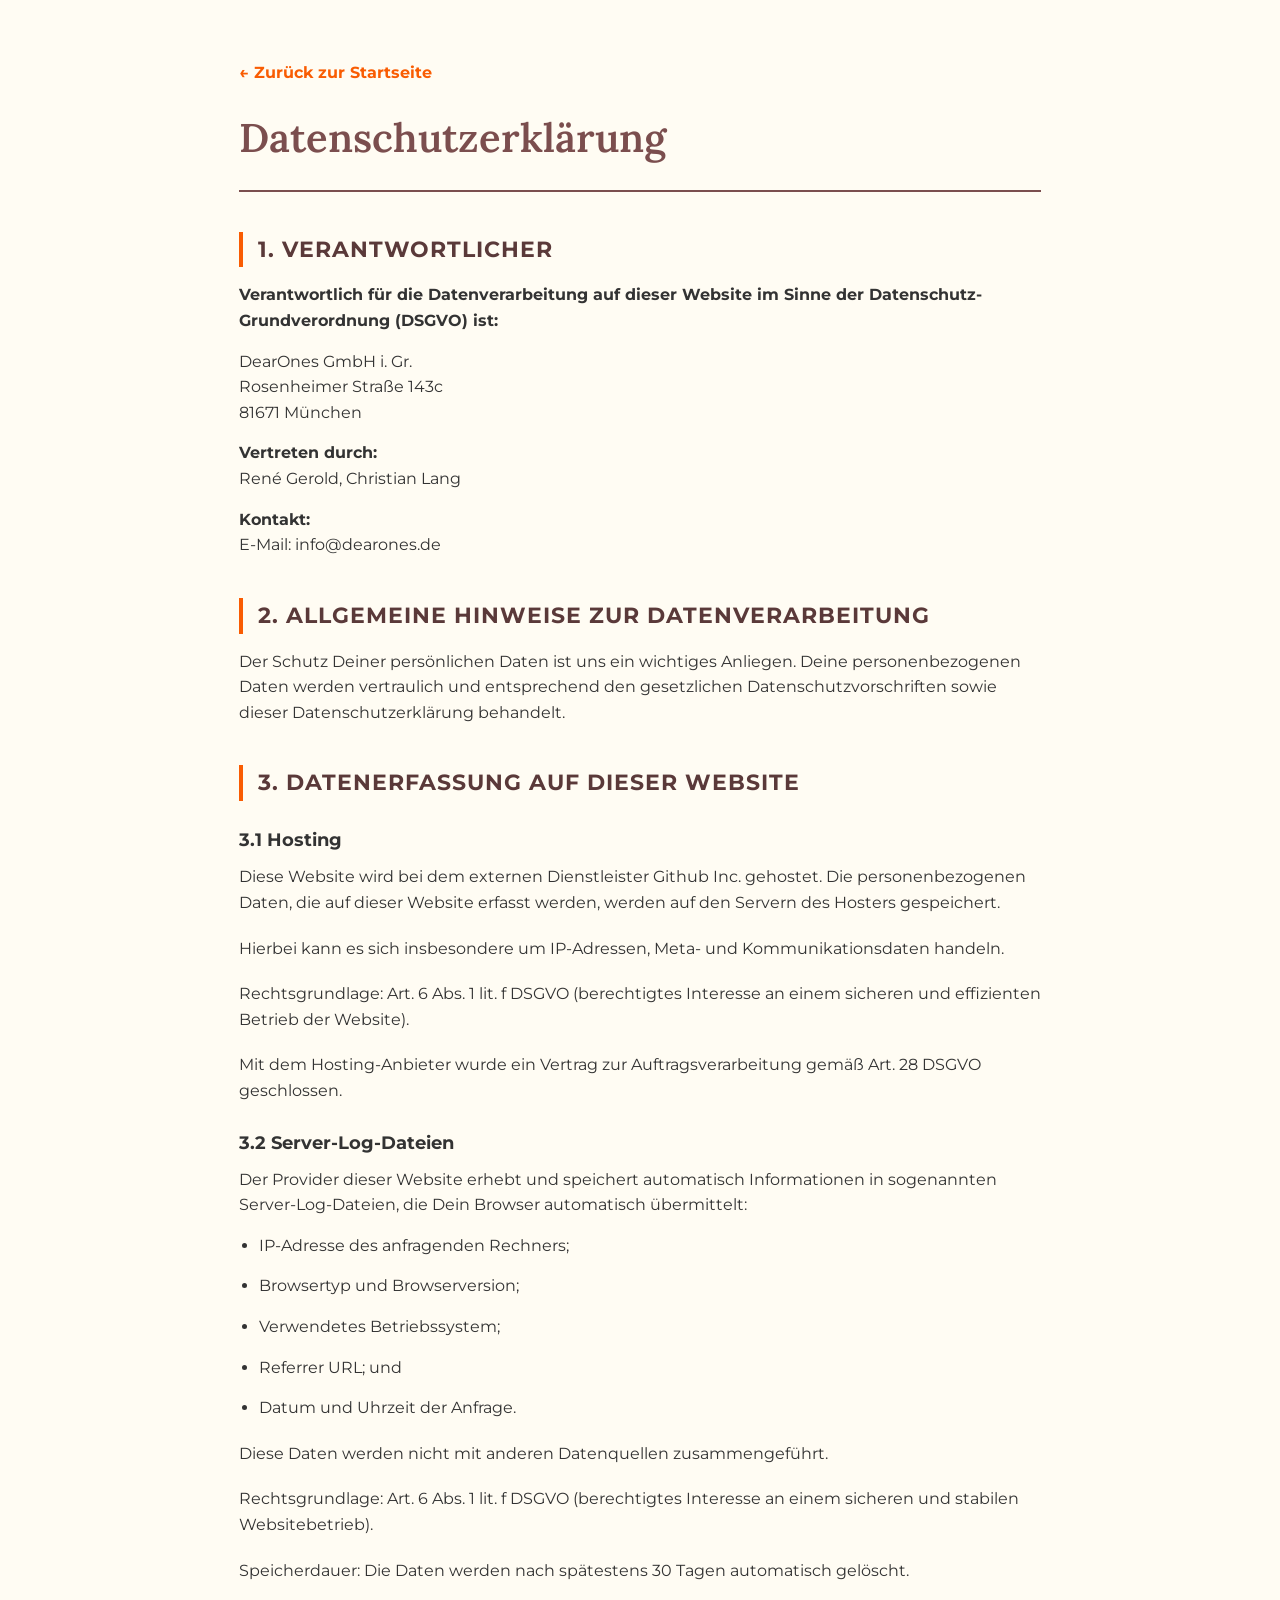
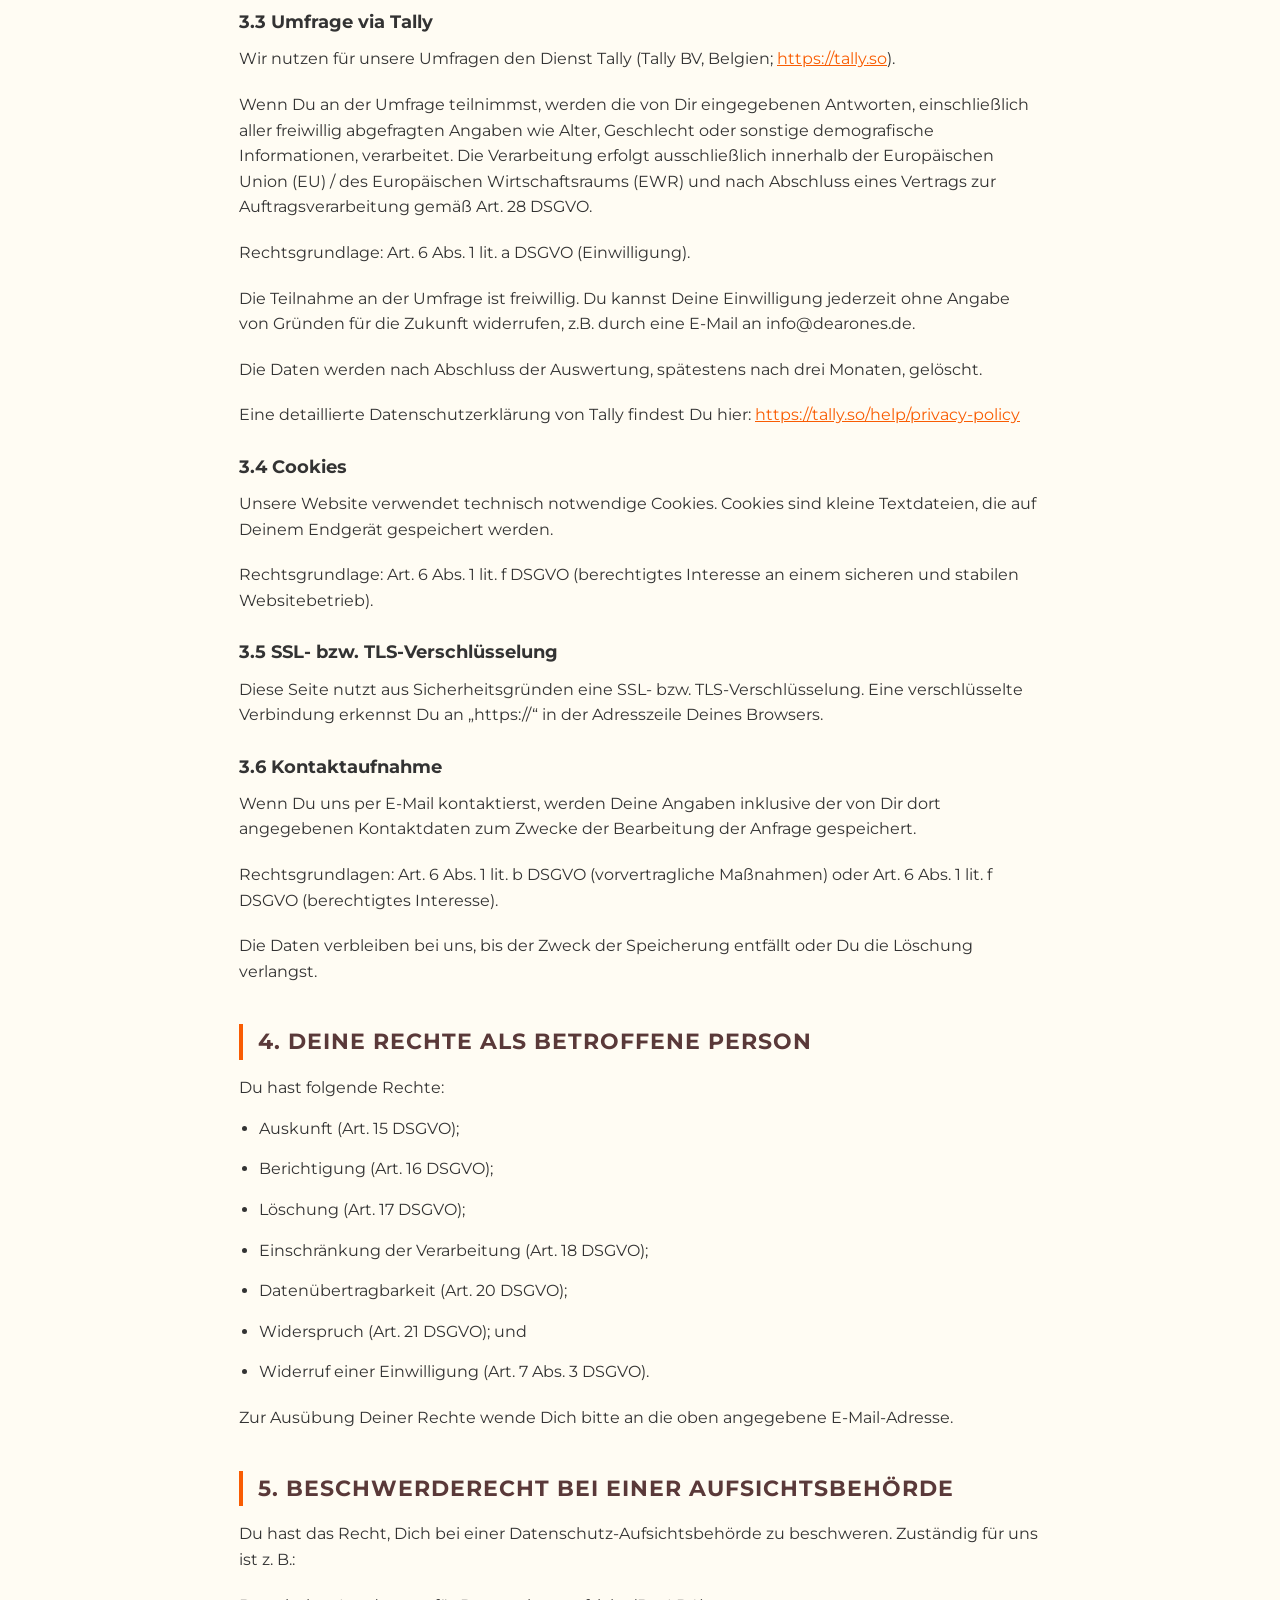
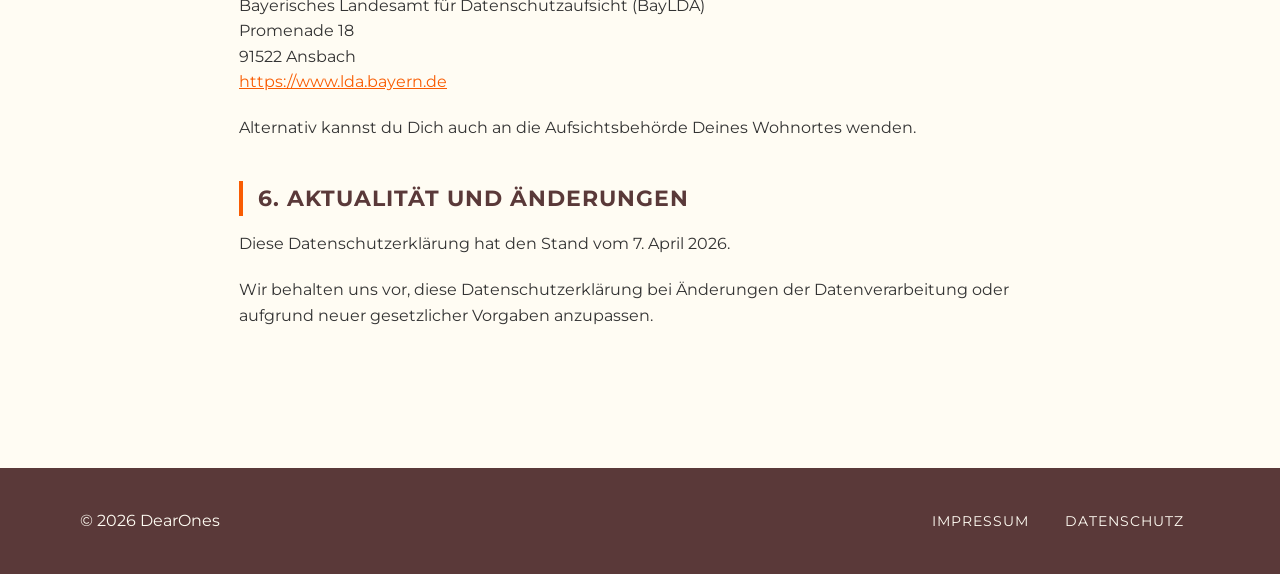
==== pages/datenschutz.html @ bfb7279c "Add files via upload" ====
<!DOCTYPE html>
<html lang="de">

<head>
    <meta charset="UTF-8">
    <meta name="viewport" content="width=device-width, initial-scale=1.0">
    <title>Datenschutzerklaerung - DearOnes</title>
    <link rel="stylesheet" href="/css/styles_base.css">
    <link rel="stylesheet" href="/css/styles_unterseiten.css">
</head>

<body>

    <main class="content-page">
        <a href="/" class="back-link">← Zurück zur Startseite</a>

        <header>
            <h1>Datenschutzerklärung</h1>
        </header>

        <section>
            <h3>1. Verantwortlicher</h3>
            <p><strong>Verantwortlich für die Datenverarbeitung auf dieser Website im Sinne der
                    Datenschutz-Grundverordnung (DSGVO) ist:</strong></p>
            <p>
                DearOnes GmbH i. Gr.<br>
                Rosenheimer Straße 143c<br>
                81671 München
            </p>
            <p>
                <strong>Vertreten durch:</strong><br>
                René Gerold, Christian Lang
            </p>
            <p>
                <strong>Kontakt:</strong><br>
                E-Mail: <span class="reverse">ed.senoraed&#64;ofni</span>
            </p>

            <h3>2. Allgemeine Hinweise zur Datenverarbeitung</h3>
            <p>Der Schutz Deiner persönlichen Daten ist uns ein wichtiges Anliegen. Deine personenbezogenen Daten werden
                vertraulich und entsprechend den gesetzlichen Datenschutzvorschriften sowie dieser Datenschutzerklärung
                behandelt.</p>

            <h3>3. Datenerfassung auf dieser Website</h3>

            <h4>3.1 Hosting</h4>
            <p>Diese Website wird bei dem externen Dienstleister Github Inc. gehostet. Die personenbezogenen
                Daten, die auf dieser Website erfasst werden, werden auf den Servern des Hosters gespeichert.
            </p>
            <p class="extrabreit">
            <p>
                Hierbei kann es sich insbesondere um IP-Adressen, Meta- und Kommunikationsdaten handeln.
            </p>
            <p class="extrabreit">
            <p>
                Rechtsgrundlage: Art. 6 Abs. 1 lit. f DSGVO (berechtigtes Interesse an einem sicheren und effizienten
                Betrieb der Website).
            </p>
            <p class="extrabreit">
            <p>
                Mit dem Hosting-Anbieter wurde ein Vertrag zur Auftragsverarbeitung gemäß Art. 28 DSGVO geschlossen.
            </p>
            <h4>3.2 Server-Log-Dateien</h4>
            <p>Der Provider dieser Website erhebt und speichert automatisch Informationen in sogenannten
                Server-Log-Dateien, die Dein Browser automatisch übermittelt:</p>
            <ul>
                <li>IP-Adresse des anfragenden Rechners;</li>
                <li>Browsertyp und Browserversion;</li>
                <li>Verwendetes Betriebssystem;</li>
                <li>Referrer URL; und</li>
                <li>Datum und Uhrzeit der Anfrage.</li>
            </ul>
            <p class="extrabreit">
                Diese Daten werden nicht mit anderen Datenquellen zusammengeführt.
            </p>
            <p class="extrabreit">
                Rechtsgrundlage: Art. 6 Abs. 1 lit. f DSGVO (berechtigtes Interesse an einem sicheren und stabilen
                Websitebetrieb).
            </p>
            <p class="extrabreit">
                Speicherdauer: Die Daten werden nach spätestens 30 Tagen automatisch gelöscht.
            </p>
            <h4>3.3 Umfrage via Tally</h4>
            <p class="extrabreit">
                Wir nutzen für unsere Umfragen den Dienst Tally (Tally BV, Belgien; <a href="https://tally.so"
                    target="_blank" rel="noopener">https://tally.so</a>).
            </p>
            <p class="extrabreit">
                Wenn Du an der Umfrage teilnimmst, werden die von Dir eingegebenen Antworten, einschließlich aller
                freiwillig abgefragten Angaben wie Alter, Geschlecht oder sonstige demografische Informationen,
                verarbeitet. Die Verarbeitung erfolgt ausschließlich innerhalb der Europäischen Union (EU) / des
                Europäischen Wirtschaftsraums (EWR) und nach Abschluss eines Vertrags zur Auftragsverarbeitung gemäß
                Art. 28 DSGVO.
            </p>
            <p class="extrabreit">
                Rechtsgrundlage: Art. 6 Abs. 1 lit. a DSGVO (Einwilligung).
            </p>
            <p class="extrabreit">
                Die Teilnahme an der Umfrage ist freiwillig. Du kannst Deine Einwilligung jederzeit ohne Angabe von
                Gründen für die Zukunft widerrufen, z.B. durch eine E-Mail an <span
                    class="reverse">ed.senoraed&#64;ofni</span>.
            </p>
            <p class="extrabreit">
                Die Daten werden nach Abschluss der Auswertung, spätestens nach drei Monaten, gelöscht.
            </p>
            <p class="extrabreit">
                Eine detaillierte Datenschutzerklärung von Tally findest Du hier: <a
                    href="https://tally.so/help/privacy-policy" target="_blank"
                    rel="noopener">https://tally.so/help/privacy-policy</a>
            </p>
            <h4>3.4 Cookies</h4>
            <p class="extrabreit">
                Unsere Website verwendet technisch notwendige Cookies. Cookies sind kleine Textdateien, die auf Deinem
                Endgerät gespeichert werden.
            </p>
            <p class="extrabreit">
                Rechtsgrundlage: Art. 6 Abs. 1 lit. f DSGVO (berechtigtes Interesse an einem sicheren und stabilen
                Websitebetrieb).
            </p>
            <h4>3.5 SSL- bzw. TLS-Verschlüsselung</h4>
            <p>Diese Seite nutzt aus Sicherheitsgründen eine SSL- bzw. TLS-Verschlüsselung. Eine verschlüsselte
                Verbindung erkennst Du an „https://“ in der Adresszeile Deines Browsers.
            </p>
            <h4>3.6 Kontaktaufnahme</h4>
            <p class="extrabreit">
                Wenn Du uns per E-Mail kontaktierst, werden Deine Angaben inklusive der von Dir dort angegebenen
                Kontaktdaten zum Zwecke der Bearbeitung der Anfrage gespeichert.
            </p>
            <p class="extrabreit">
                Rechtsgrundlagen: Art. 6 Abs. 1 lit. b DSGVO (vorvertragliche Maßnahmen) oder Art. 6 Abs. 1 lit. f DSGVO
                (berechtigtes Interesse).
            </p>
            <p class="extrabreit">
                Die Daten verbleiben bei uns, bis der Zweck der Speicherung entfällt oder Du die Löschung verlangst.
            </p>
            <h3>4. Deine Rechte als betroffene Person</h3>
            <p>Du hast folgende Rechte:</p>
            <ul>
                <li>Auskunft (Art. 15 DSGVO);</li>
                <li>Berichtigung (Art. 16 DSGVO); </li>
                <li>Löschung (Art. 17 DSGVO);</li>
                <li>Einschränkung der Verarbeitung (Art. 18 DSGVO);</li>
                <li>Datenübertragbarkeit (Art. 20 DSGVO);</li>
                <li>Widerspruch (Art. 21 DSGVO); und</li>
                <li>Widerruf einer Einwilligung (Art. 7 Abs. 3 DSGVO). </li>
            </ul>
            <p>Zur Ausübung Deiner Rechte wende Dich bitte an die oben angegebene E-Mail-Adresse.</p>
            <h3>5. Beschwerderecht bei einer Aufsichtsbehörde</h3>
            <p class="extrabreit">
                Du hast das Recht, Dich bei einer Datenschutz-Aufsichtsbehörde zu beschweren. Zuständig für uns ist z.
                B.:
            </p>
            <p class="extrabreit">
                Bayerisches Landesamt für Datenschutzaufsicht (BayLDA) <br>
                Promenade 18 <br>
                91522 Ansbach <br>
                <a href="https://www.lda.bayern.de" target="_blank" rel="noopener">https://www.lda.bayern.de</a>
            </p>
            <p class="extrabreit">
                Alternativ kannst du Dich auch an die Aufsichtsbehörde Deines Wohnortes wenden.
            </p>
            <h3>6. Aktualität und Änderungen</h3>
            <p class="extrabreit">
                Diese Datenschutzerklärung hat den Stand vom 7. April 2026.
            </p>
            <p class="extrabreit">
                Wir behalten uns vor, diese Datenschutzerklärung bei Änderungen der Datenverarbeitung oder aufgrund
                neuer gesetzlicher Vorgaben anzupassen.
            </p>
        </section>
    </main>

    <footer>
        <div>© 2026 DearOnes</div>
        <nav class="links" aria-label="Footer Navigation">
            <a href="/pages/impressum.html">Impressum</a>
            <a href="/pages/datenschutz.html">Datenschutz</a>
        </nav>
    </footer>

</body>

</html>
---- css/styles_base.css ----
/* =========================
   FONTS EINBINDEN
========================= */
@font-face {
    font-family: 'Lora';
    font-style: normal;
    font-weight: 600;
    font-display: swap;
    src: url('/fonts/Lora/Lora-SemiBold.ttf') format('truetype');
}

@font-face {
    font-family: 'Montserrat';
    font-style: normal;
    font-weight: 400;
    font-display: swap;
    src: url('/fonts/Montserrat/Montserrat-Regular.ttf') format('truetype');
}

@font-face {
    font-family: 'Montserrat';
    font-style: normal;
    font-weight: 700;
    font-display: swap;
    src: url('/fonts/Montserrat/Montserrat-Bold.ttf') format('truetype');
}

/* =========================
   CSS VARIABLEN
========================= */
:root {
    --color-bg:           #fffcf3;
    --color-primary:      #7b4e4e;
    --color-primary-dark: #5a3939;
    --color-accent:       #F95c02;
    --color-accent-hover: #d84f02;
    --color-cta-bg:       #cebaaa;
    --color-text:         #333;
    --color-light:        #fffcf3;
}

/* =========================
   RESET & BASIS
========================= */
*, *::before, *::after {
    margin: 0;
    padding: 0;
    box-sizing: border-box;
}

body {
    display: flex;
    flex-direction: column;
    min-height: 100vh;
    font-family: 'Montserrat', sans-serif;
    font-weight: 400;
    background-color: var(--color-bg);
    line-height: 1.6;
    color: var(--color-text);
}

/* =========================
   Groeßere Textabstaende
========================= */
.extrabreit {
    margin-bottom: 20px; /* Hier kannst du den Wert (px, em, rem) frei wählen */
}

/* =========================
   FOOTER
========================= */
footer {
    background-color: var(--color-primary-dark);
    color: var(--color-light);
    padding: 40px 24px;
    display: flex;
    flex-direction: column;
    align-items: center;
    gap: 20px;
    text-align: center;
    flex-shrink: 0;
}

footer .links a {
    font-family: 'Montserrat', sans-serif;
    font-weight: 400;
    text-transform: uppercase;
    letter-spacing: 1px;
    color: var(--color-light);
    padding: 8px 16px;
    text-decoration: none;
    font-size: 0.85rem;
    transition: opacity 0.2s ease;
}

footer .links a:hover {
    opacity: 0.75;
}

@media (min-width: 1024px) {
    footer {
        flex-direction: row;
        justify-content: space-between;
        padding: 40px 80px;
    }
}
---- css/styles_unterseiten.css ----
/* =========================
   CONTENT LAYOUT
========================= */
.content-page {
    max-width: 850px;
    margin: 0 auto;
    padding: 60px 24px;
    flex: 1;
    width: 100%;
}

/* =========================
   HEADER (innerhalb main)
========================= */
header {
    border-bottom: 2px solid var(--color-primary);
    margin-bottom: 40px;
    padding-bottom: 20px;
}

/* =========================
   TYPOGRAFIE
========================= */
h1 {
    font-family: 'Lora', serif;
    font-weight: 600;
    color: var(--color-primary);
    font-size: clamp(2rem, 5vw, 2.5rem);
    margin: 0;
}

h2, h3 {
    font-family: 'Montserrat', sans-serif;
    font-weight: 700;
    font-size: 1.4rem;
    margin-top: 40px;
    margin-bottom: 15px;
    color: var(--color-primary-dark);
    text-transform: uppercase;
    letter-spacing: 1px;
    border-left: 4px solid var(--color-accent);
    padding-left: 15px;
}

h4 {
    font-family: 'Montserrat', sans-serif;
    font-weight: 700;
    font-size: 1.1rem;
    margin-top: 25px;
    margin-bottom: 10px;
    color: var(--color-text);
}

p, li {
    font-size: 1rem;
    margin-bottom: 15px;
}

ul {
    padding-left: 20px;
    margin-bottom: 20px;
}

a {
    color: var(--color-accent);
    transition: color 0.2s ease;
}

a:hover {
    color: var(--color-accent-hover);
}

/* =========================
   ZURÜCK-LINK
========================= */
.back-link {
    display: inline-block;
    margin-bottom: 20px;
    color: var(--color-accent);
    text-decoration: none;
    font-weight: 700;
    transition: color 0.2s ease;
}

.back-link:hover {
    text-decoration: underline;
    color: var(--color-accent-hover);
}

/* =========================
   BILDNACHWEIS / CREDITS BOX
========================= */
.credits {
    background-color: #eee;
    padding: 15px;
    border-radius: 4px;
    font-size: 0.9rem;
    margin-top: 30px;
}

/* =========================
   E-MAIL VERSCHLEIERUNG
========================= */
.reverse {
    unicode-bidi: bidi-override;
    direction: rtl;
}

/* =========================
   FOOTER (Unterseiten-spezifisch)
========================= */
footer {
    margin-top: 60px;
}
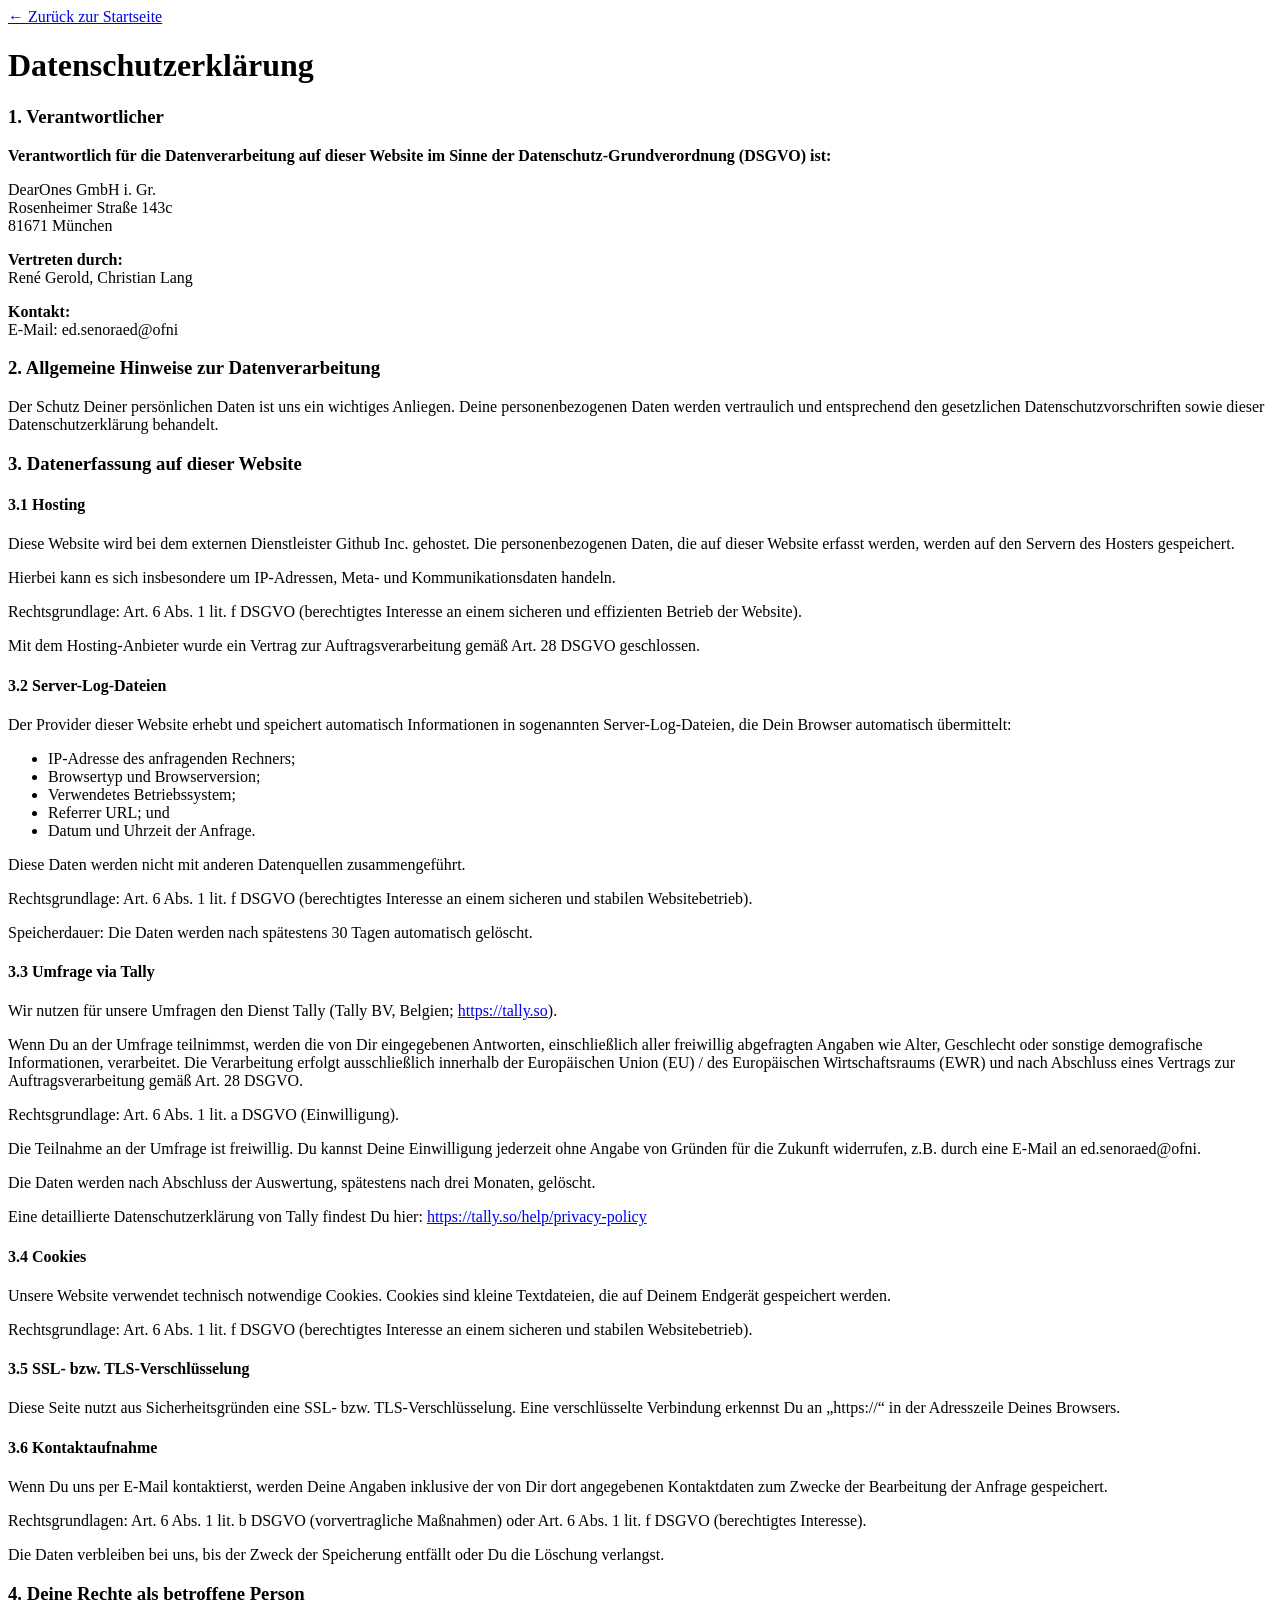
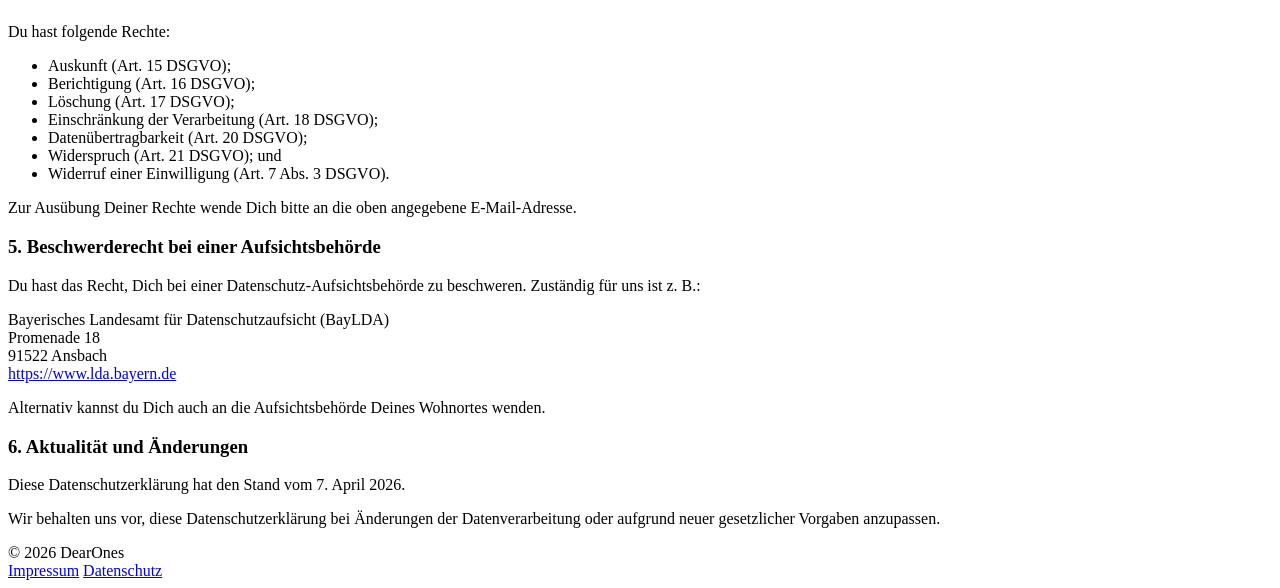
==== commit 094a81ed: "Update datenschutz.html" ====
--- a/pages/datenschutz.html
+++ b/pages/datenschutz.html
@@ -5,8 +5,8 @@
     <meta charset="UTF-8">
     <meta name="viewport" content="width=device-width, initial-scale=1.0">
     <title>Datenschutzerklaerung - DearOnes</title>
-    <link rel="stylesheet" href="/css/styles_base.css">
-    <link rel="stylesheet" href="/css/styles_unterseiten.css">
+    <link rel="stylesheet" href="css/styles_base.css">
+    <link rel="stylesheet" href="css/styles_unterseiten.css">
 </head>
 
 <body>
@@ -173,11 +173,11 @@
     <footer>
         <div>© 2026 DearOnes</div>
         <nav class="links" aria-label="Footer Navigation">
-            <a href="/pages/impressum.html">Impressum</a>
-            <a href="/pages/datenschutz.html">Datenschutz</a>
+            <a href="pages/impressum.html">Impressum</a>
+            <a href="pages/datenschutz.html">Datenschutz</a>
         </nav>
     </footer>
 
 </body>
 
-</html>+</html>
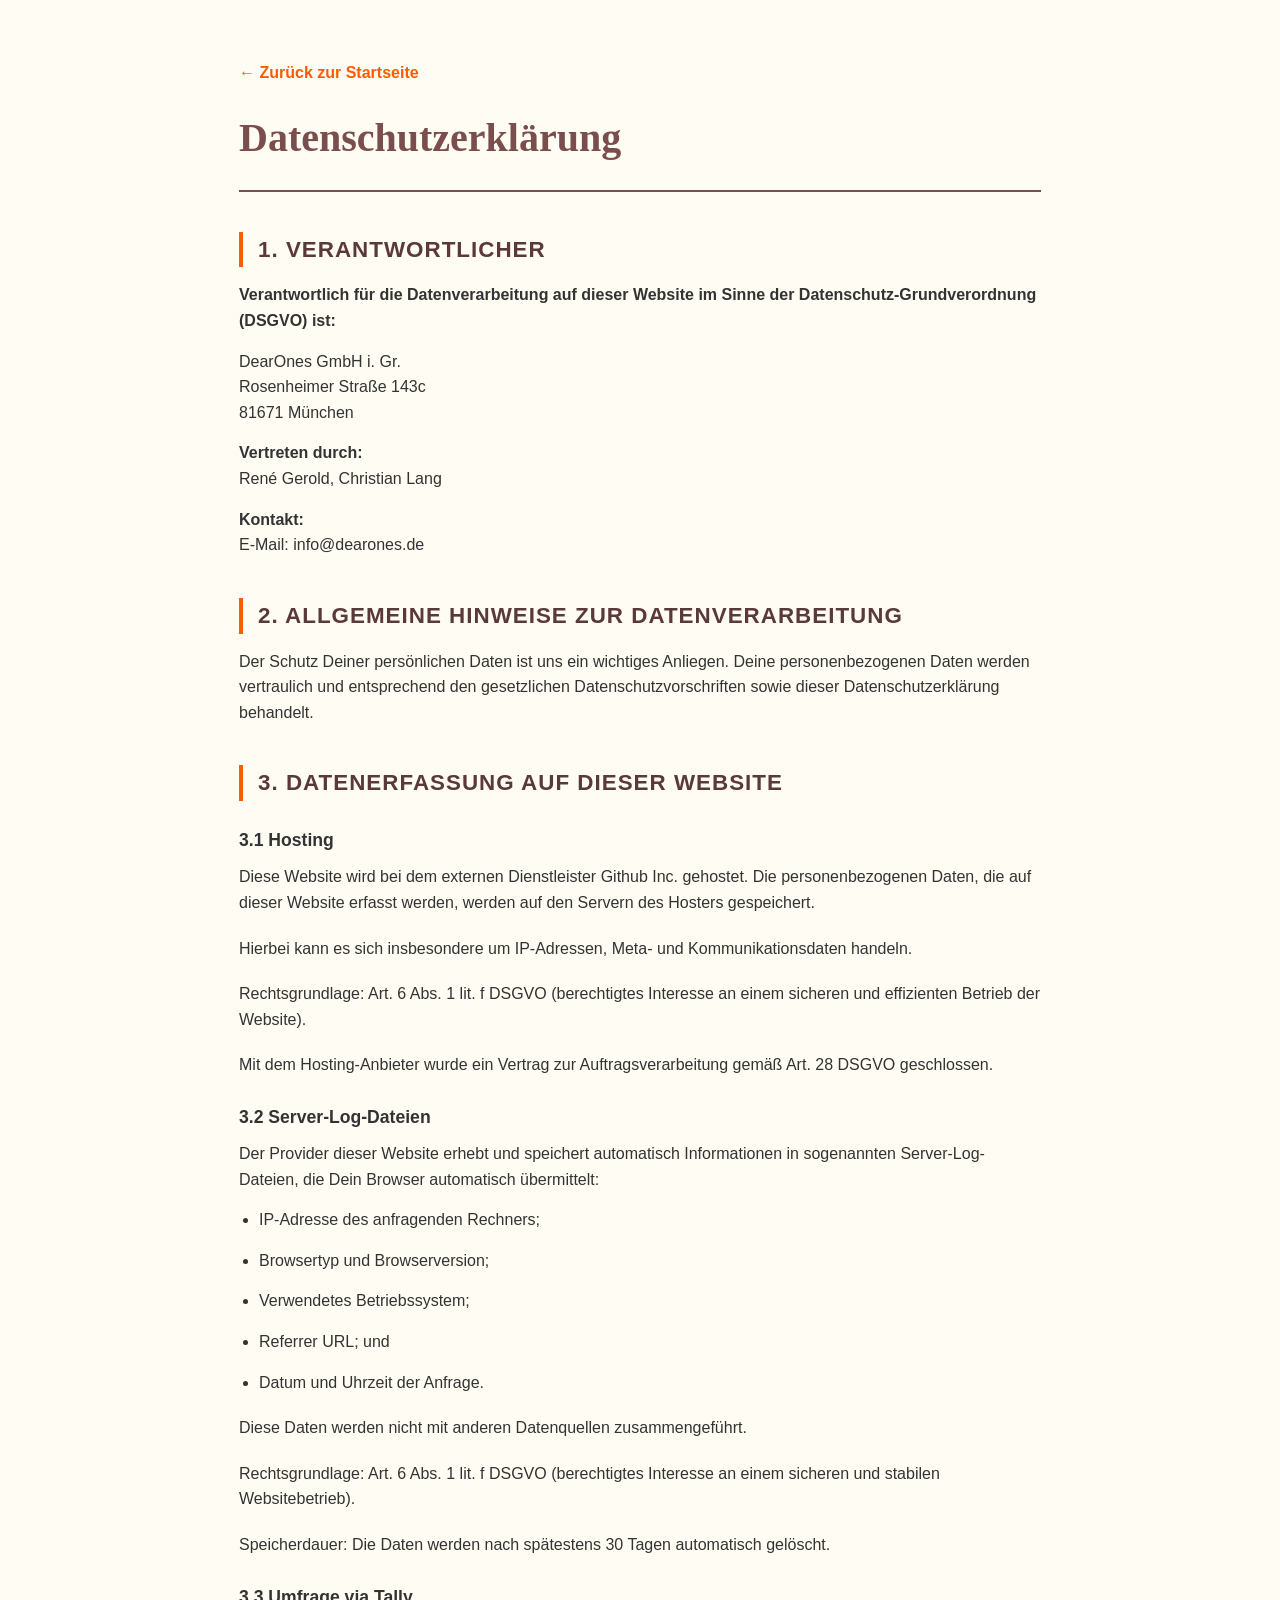
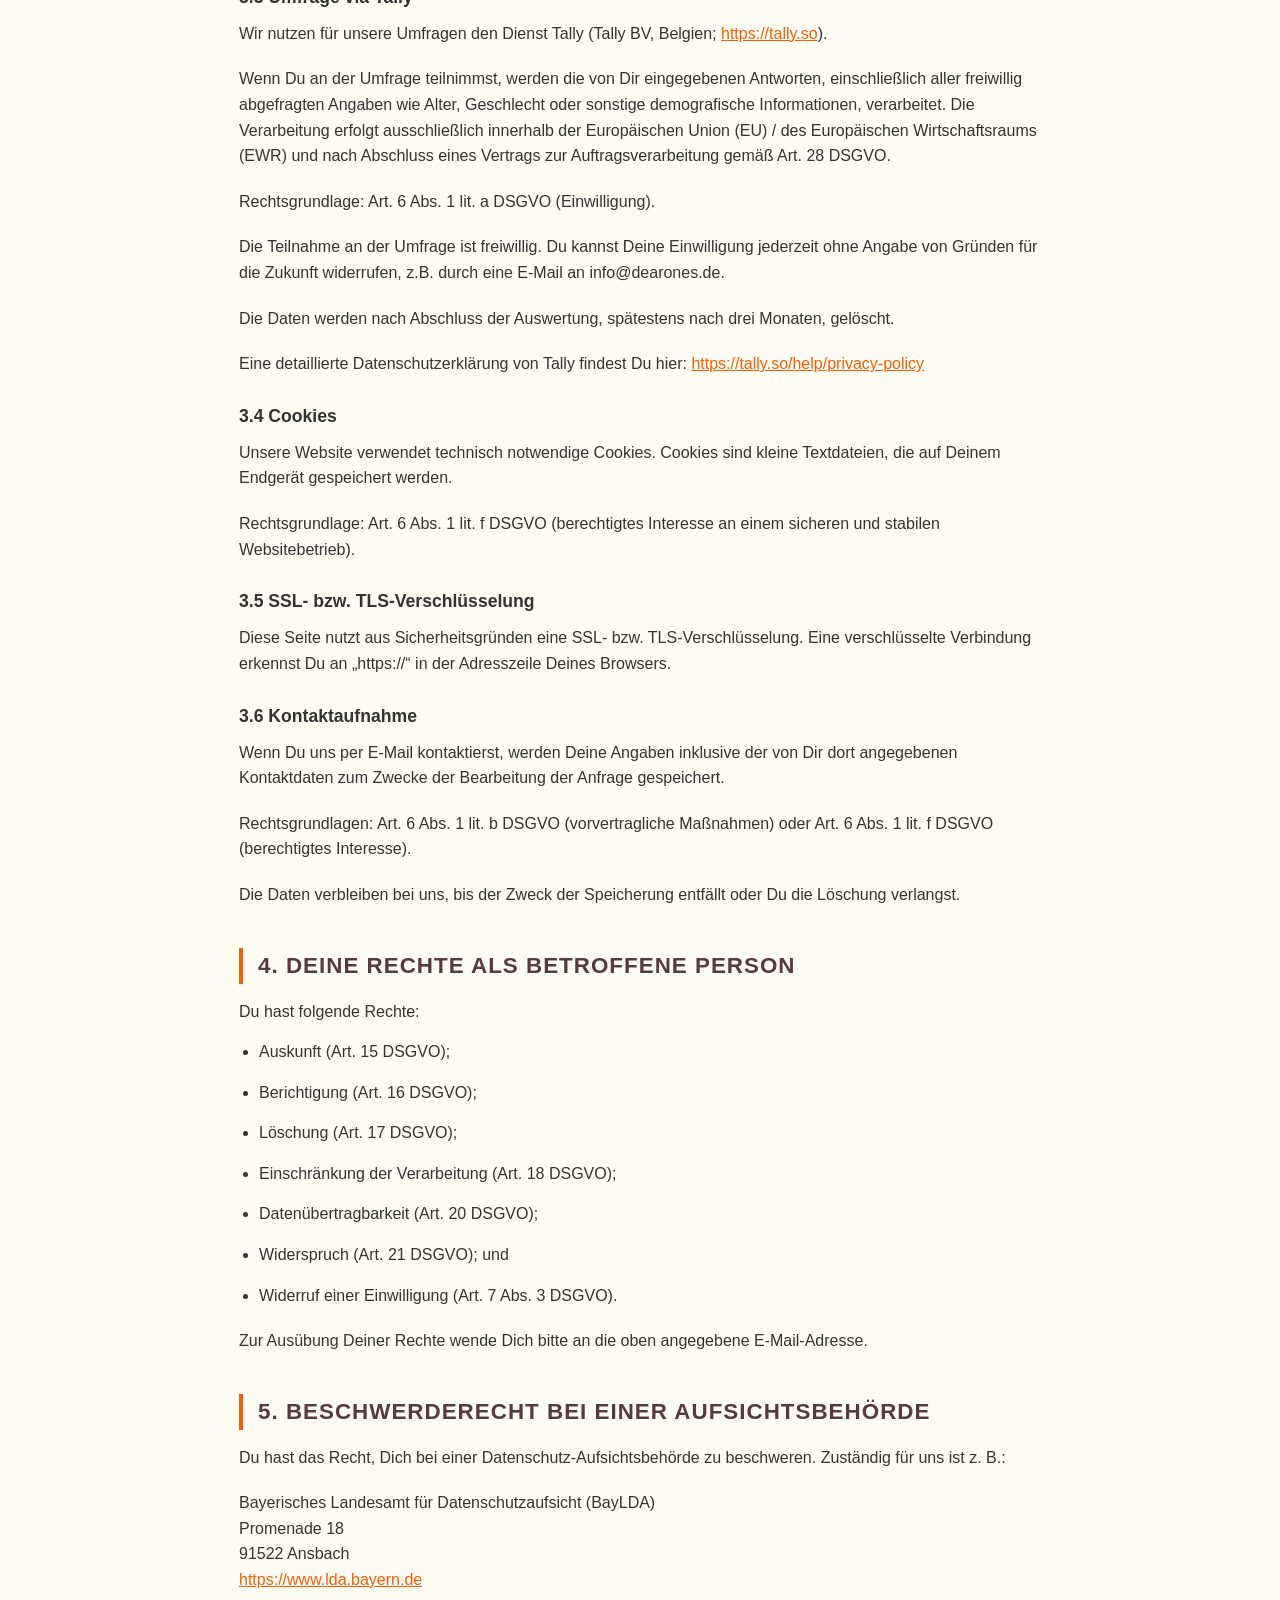
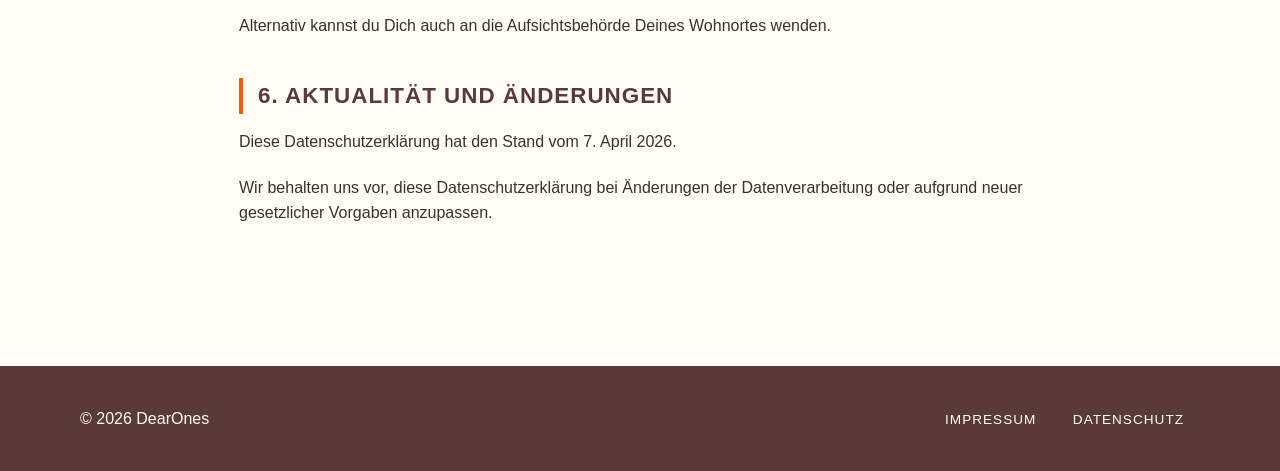
==== commit 705f0465: "Updated href links" ====
--- a/pages/datenschutz.html
+++ b/pages/datenschutz.html
@@ -5,14 +5,14 @@
     <meta charset="UTF-8">
     <meta name="viewport" content="width=device-width, initial-scale=1.0">
     <title>Datenschutzerklaerung - DearOnes</title>
-    <link rel="stylesheet" href="css/styles_base.css">
-    <link rel="stylesheet" href="css/styles_unterseiten.css">
+    <link rel="stylesheet" href="../css/styles_base.css">
+    <link rel="stylesheet" href="../css/styles_unterseiten.css">
 </head>
 
 <body>
 
     <main class="content-page">
-        <a href="/" class="back-link">← Zurück zur Startseite</a>
+        <a href="../index.html" class="back-link">← Zurück zur Startseite</a>
 
         <header>
             <h1>Datenschutzerklärung</h1>
@@ -173,8 +173,8 @@
     <footer>
         <div>© 2026 DearOnes</div>
         <nav class="links" aria-label="Footer Navigation">
-            <a href="pages/impressum.html">Impressum</a>
-            <a href="pages/datenschutz.html">Datenschutz</a>
+            <a href="../pages/impressum.html">Impressum</a>
+            <a href="../pages/datenschutz.html">Datenschutz</a>
         </nav>
     </footer>
 
--- a/css/styles_base.css
+++ b/css/styles_base.css
@@ -0,0 +1,106 @@
+/* =========================
+   FONTS EINBINDEN
+========================= */
+@font-face {
+    font-family: 'Lora';
+    font-style: normal;
+    font-weight: 600;
+    font-display: swap;
+    src: url('fonts/Lora/Lora-SemiBold.ttf') format('truetype');
+}
+
+@font-face {
+    font-family: 'Montserrat';
+    font-style: normal;
+    font-weight: 400;
+    font-display: swap;
+    src: url('fonts/Montserrat/Montserrat-Regular.ttf') format('truetype');
+}
+
+@font-face {
+    font-family: 'Montserrat';
+    font-style: normal;
+    font-weight: 700;
+    font-display: swap;
+    src: url('fonts/Montserrat/Montserrat-Bold.ttf') format('truetype');
+}
+
+/* =========================
+   CSS VARIABLEN
+========================= */
+:root {
+    --color-bg:           #fffcf3;
+    --color-primary:      #7b4e4e;
+    --color-primary-dark: #5a3939;
+    --color-accent:       #F95c02;
+    --color-accent-hover: #d84f02;
+    --color-cta-bg:       #cebaaa;
+    --color-text:         #333;
+    --color-light:        #fffcf3;
+}
+
+/* =========================
+   RESET & BASIS
+========================= */
+*, *::before, *::after {
+    margin: 0;
+    padding: 0;
+    box-sizing: border-box;
+}
+
+body {
+    display: flex;
+    flex-direction: column;
+    min-height: 100vh;
+    font-family: 'Montserrat', sans-serif;
+    font-weight: 400;
+    background-color: var(--color-bg);
+    line-height: 1.6;
+    color: var(--color-text);
+}
+
+/* =========================
+   Groeßere Textabstaende
+========================= */
+.extrabreit {
+    margin-bottom: 20px; /* Hier kannst du den Wert (px, em, rem) frei wählen */
+}
+
+/* =========================
+   FOOTER
+========================= */
+footer {
+    background-color: var(--color-primary-dark);
+    color: var(--color-light);
+    padding: 40px 24px;
+    display: flex;
+    flex-direction: column;
+    align-items: center;
+    gap: 20px;
+    text-align: center;
+    flex-shrink: 0;
+}
+
+footer .links a {
+    font-family: 'Montserrat', sans-serif;
+    font-weight: 400;
+    text-transform: uppercase;
+    letter-spacing: 1px;
+    color: var(--color-light);
+    padding: 8px 16px;
+    text-decoration: none;
+    font-size: 0.85rem;
+    transition: opacity 0.2s ease;
+}
+
+footer .links a:hover {
+    opacity: 0.75;
+}
+
+@media (min-width: 1024px) {
+    footer {
+        flex-direction: row;
+        justify-content: space-between;
+        padding: 40px 80px;
+    }
+}
--- a/css/styles_unterseiten.css
+++ b/css/styles_unterseiten.css
@@ -0,0 +1,114 @@
+/* =========================
+   CONTENT LAYOUT
+========================= */
+.content-page {
+    max-width: 850px;
+    margin: 0 auto;
+    padding: 60px 24px;
+    flex: 1;
+    width: 100%;
+}
+
+/* =========================
+   HEADER (innerhalb main)
+========================= */
+header {
+    border-bottom: 2px solid var(--color-primary);
+    margin-bottom: 40px;
+    padding-bottom: 20px;
+}
+
+/* =========================
+   TYPOGRAFIE
+========================= */
+h1 {
+    font-family: 'Lora', serif;
+    font-weight: 600;
+    color: var(--color-primary);
+    font-size: clamp(2rem, 5vw, 2.5rem);
+    margin: 0;
+}
+
+h2, h3 {
+    font-family: 'Montserrat', sans-serif;
+    font-weight: 700;
+    font-size: 1.4rem;
+    margin-top: 40px;
+    margin-bottom: 15px;
+    color: var(--color-primary-dark);
+    text-transform: uppercase;
+    letter-spacing: 1px;
+    border-left: 4px solid var(--color-accent);
+    padding-left: 15px;
+}
+
+h4 {
+    font-family: 'Montserrat', sans-serif;
+    font-weight: 700;
+    font-size: 1.1rem;
+    margin-top: 25px;
+    margin-bottom: 10px;
+    color: var(--color-text);
+}
+
+p, li {
+    font-size: 1rem;
+    margin-bottom: 15px;
+}
+
+ul {
+    padding-left: 20px;
+    margin-bottom: 20px;
+}
+
+a {
+    color: var(--color-accent);
+    transition: color 0.2s ease;
+}
+
+a:hover {
+    color: var(--color-accent-hover);
+}
+
+/* =========================
+   ZURÜCK-LINK
+========================= */
+.back-link {
+    display: inline-block;
+    margin-bottom: 20px;
+    color: var(--color-accent);
+    text-decoration: none;
+    font-weight: 700;
+    transition: color 0.2s ease;
+}
+
+.back-link:hover {
+    text-decoration: underline;
+    color: var(--color-accent-hover);
+}
+
+/* =========================
+   BILDNACHWEIS / CREDITS BOX
+========================= */
+.credits {
+    background-color: #eee;
+    padding: 15px;
+    border-radius: 4px;
+    font-size: 0.9rem;
+    margin-top: 30px;
+}
+
+/* =========================
+   E-MAIL VERSCHLEIERUNG
+========================= */
+.reverse {
+    unicode-bidi: bidi-override;
+    direction: rtl;
+}
+
+/* =========================
+   FOOTER (Unterseiten-spezifisch)
+========================= */
+footer {
+    margin-top: 60px;
+}
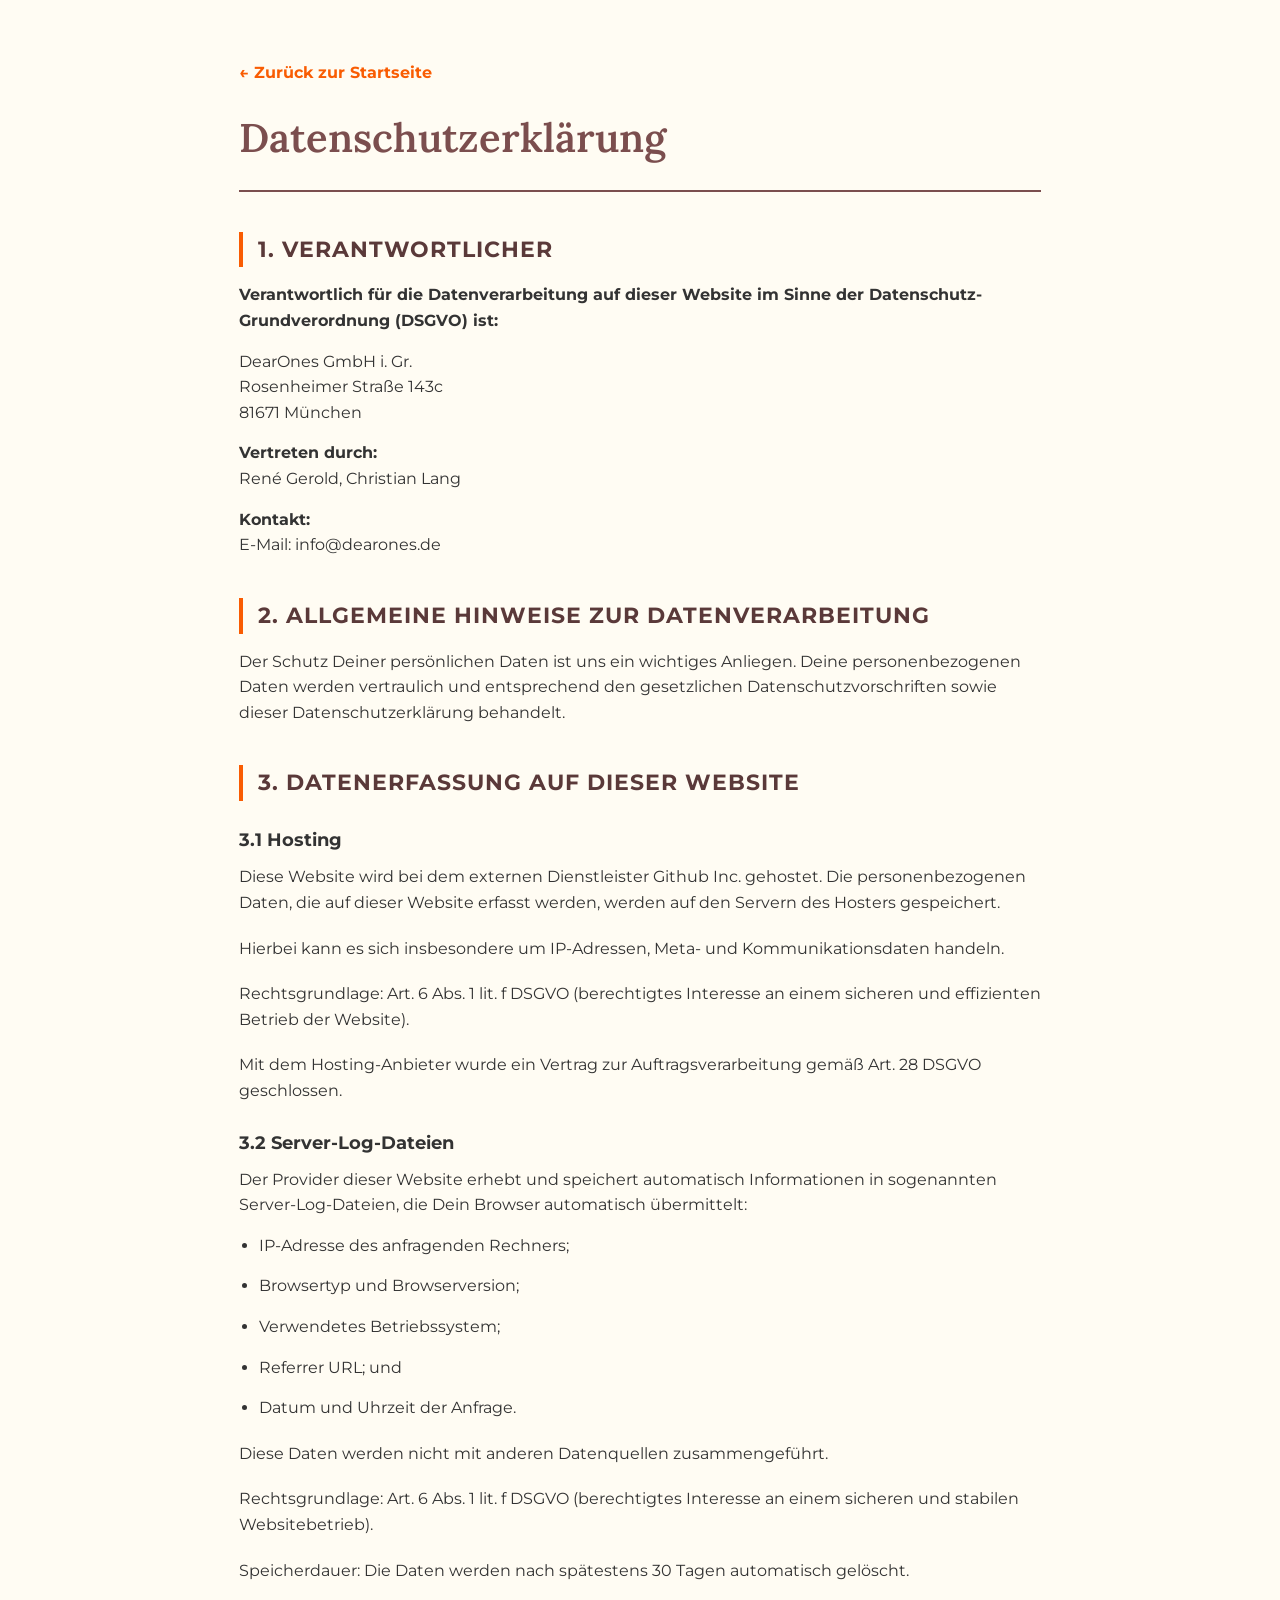
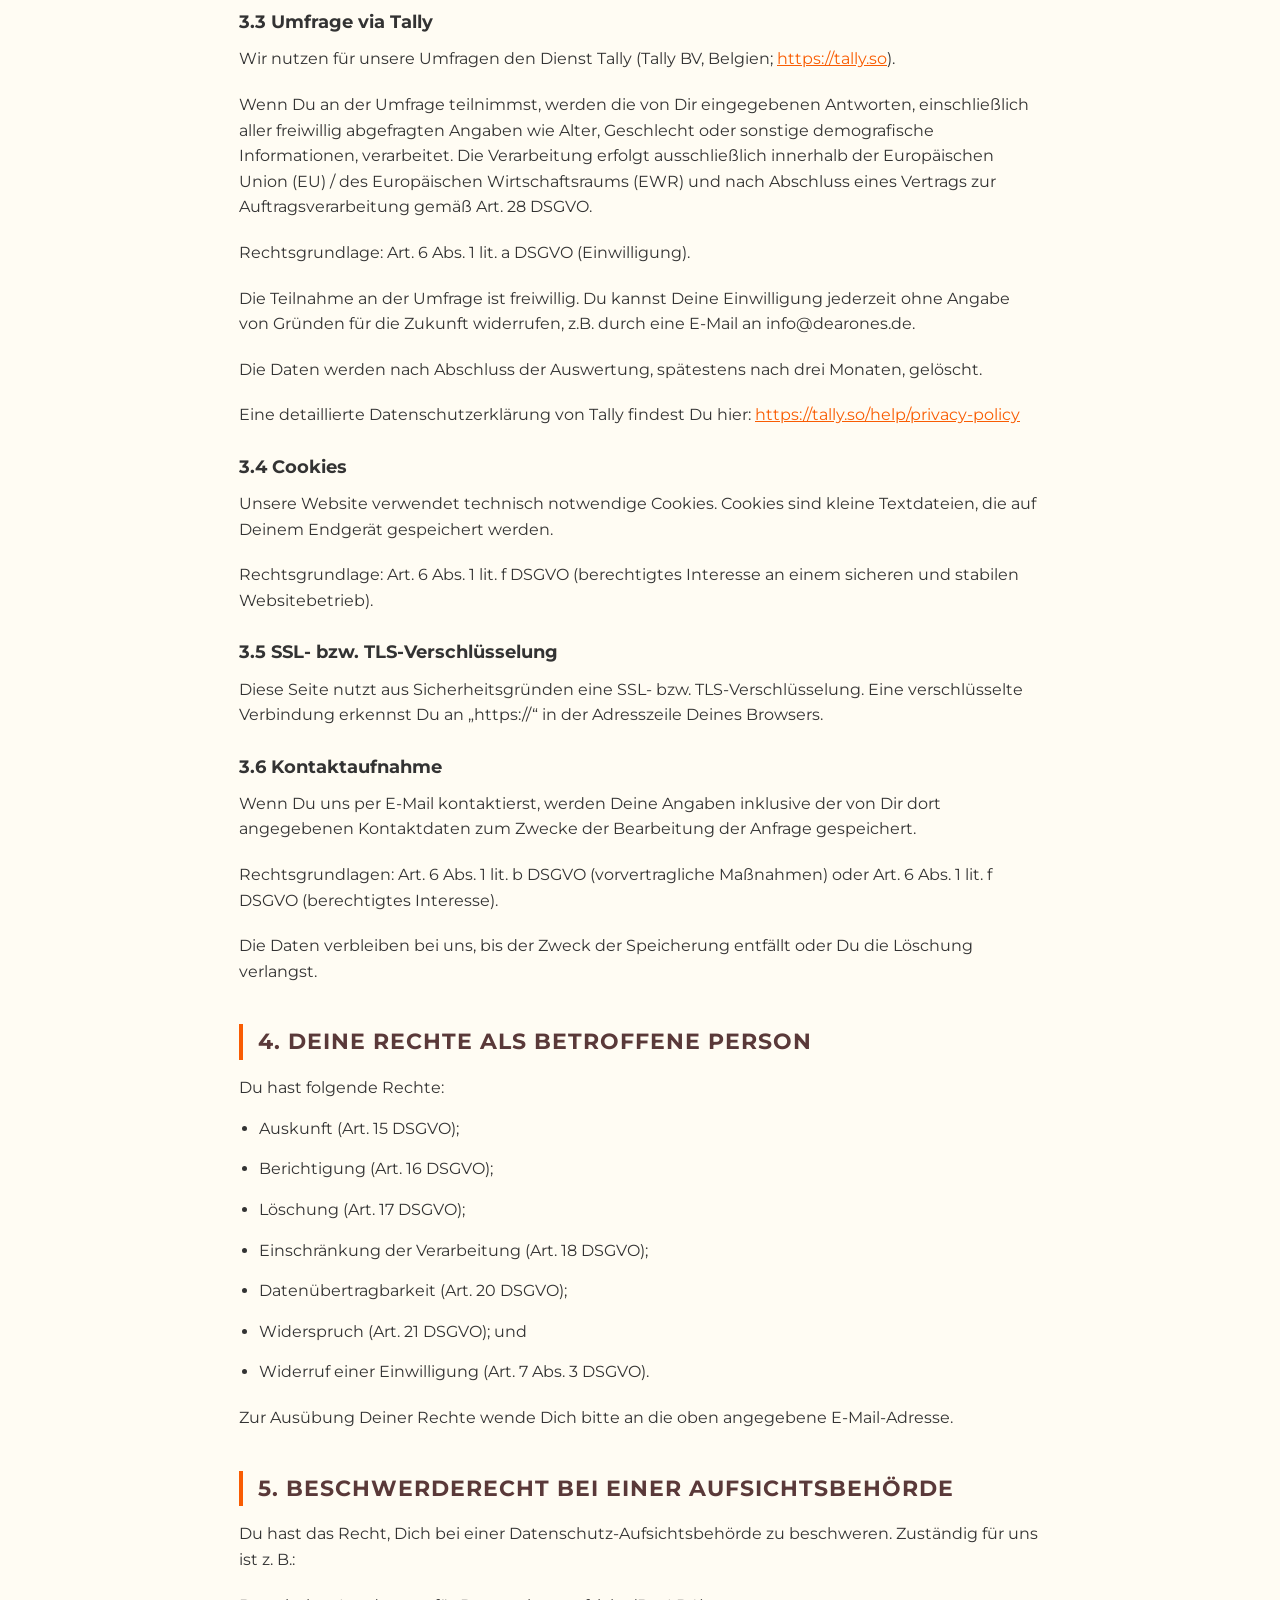
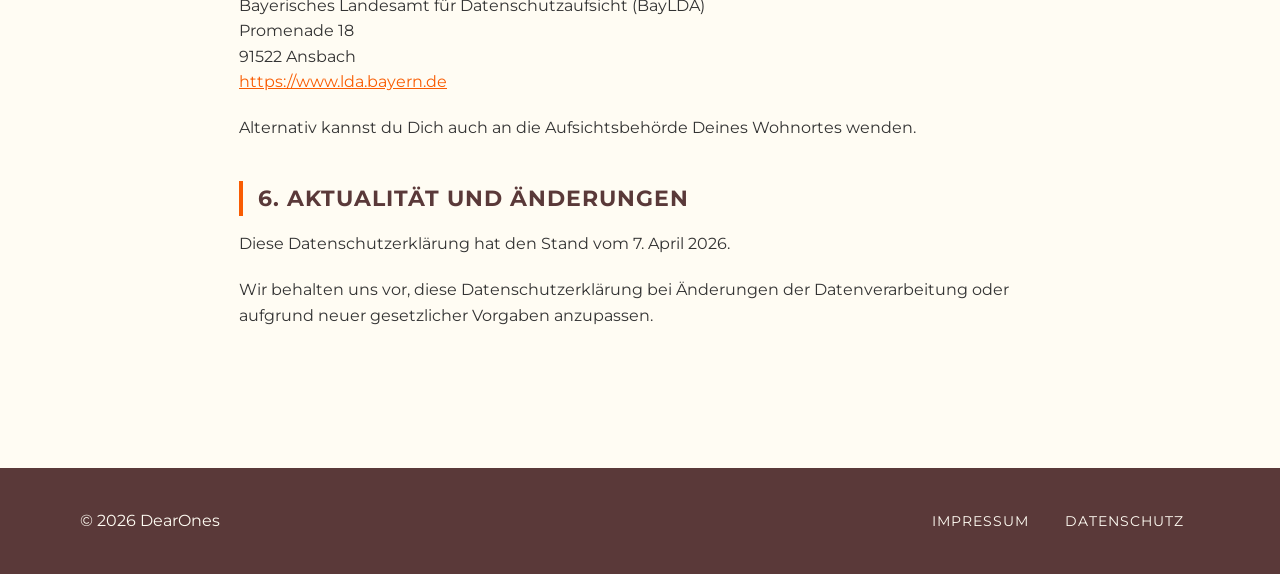
==== commit 3531c2c7: "favicon.ico added" ====
--- a/pages/datenschutz.html
+++ b/pages/datenschutz.html
@@ -5,6 +5,7 @@
     <meta charset="UTF-8">
     <meta name="viewport" content="width=device-width, initial-scale=1.0">
     <title>Datenschutzerklaerung - DearOnes</title>
+    <link rel="icon" href="../favicon.ico" type="image/x-icon">
     <link rel="stylesheet" href="../css/styles_base.css">
     <link rel="stylesheet" href="../css/styles_unterseiten.css">
 </head>
--- a/css/styles_base.css
+++ b/css/styles_base.css
@@ -6,7 +6,7 @@
     font-style: normal;
     font-weight: 600;
     font-display: swap;
-    src: url('fonts/Lora/Lora-SemiBold.ttf') format('truetype');
+    src: url('../fonts/Lora/Lora-SemiBold.ttf') format('truetype');
 }
 
 @font-face {
@@ -14,7 +14,7 @@
     font-style: normal;
     font-weight: 400;
     font-display: swap;
-    src: url('fonts/Montserrat/Montserrat-Regular.ttf') format('truetype');
+    src: url('../fonts/Montserrat/Montserrat-Regular.ttf') format('truetype');
 }
 
 @font-face {
@@ -22,7 +22,7 @@
     font-style: normal;
     font-weight: 700;
     font-display: swap;
-    src: url('fonts/Montserrat/Montserrat-Bold.ttf') format('truetype');
+    src: url('../fonts/Montserrat/Montserrat-Bold.ttf') format('truetype');
 }
 
 /* =========================
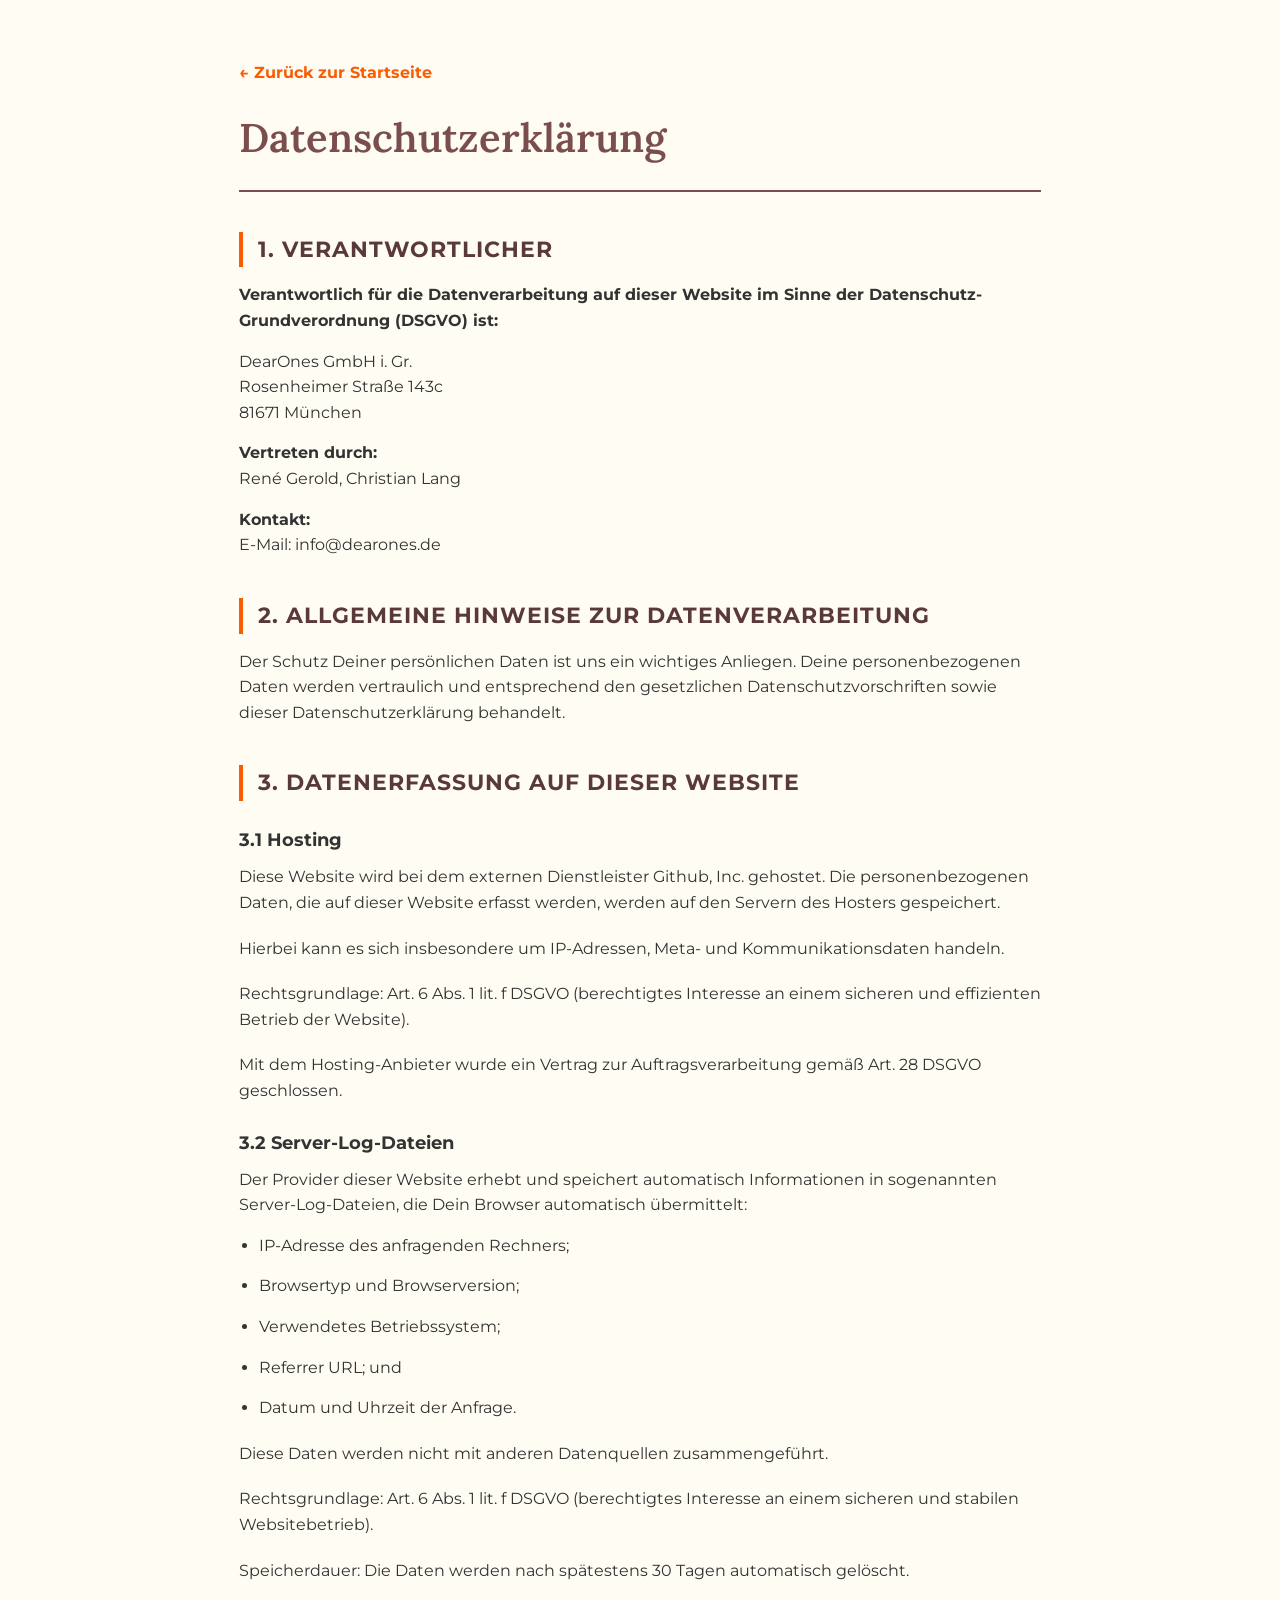
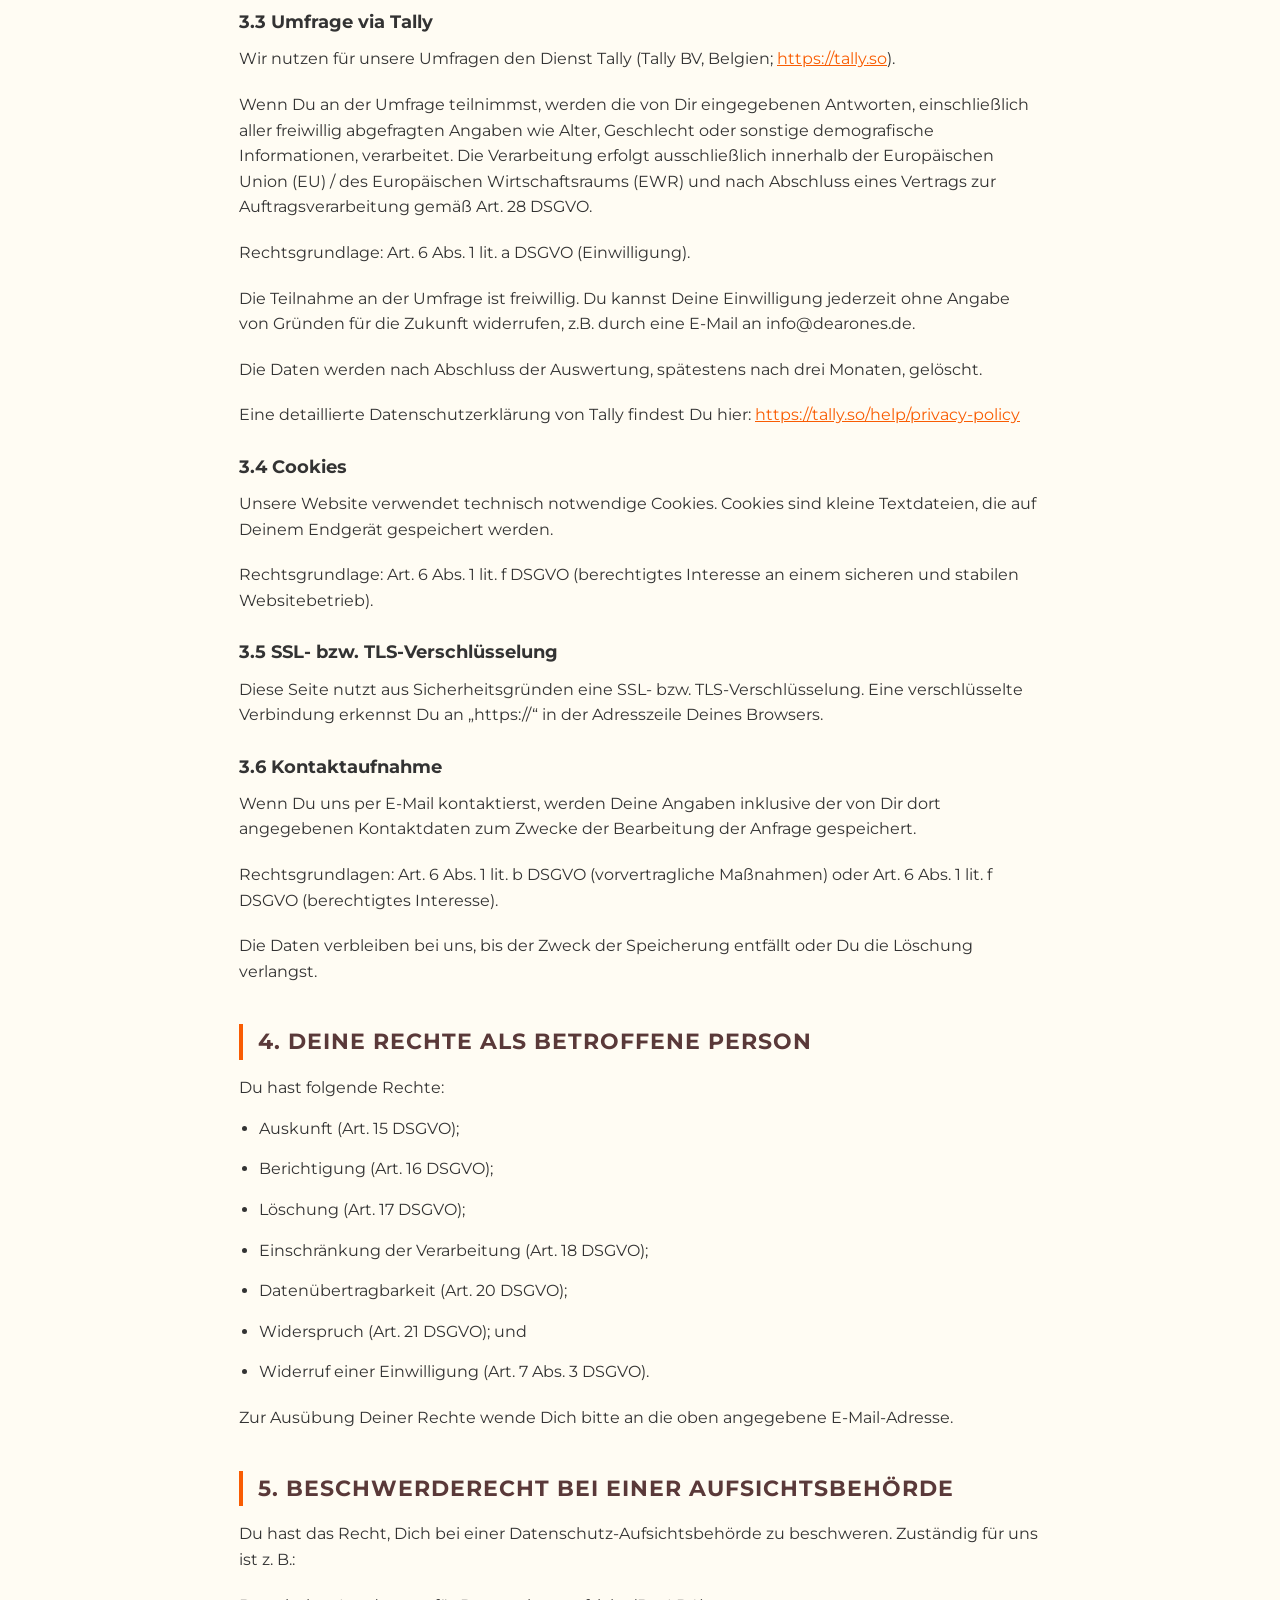
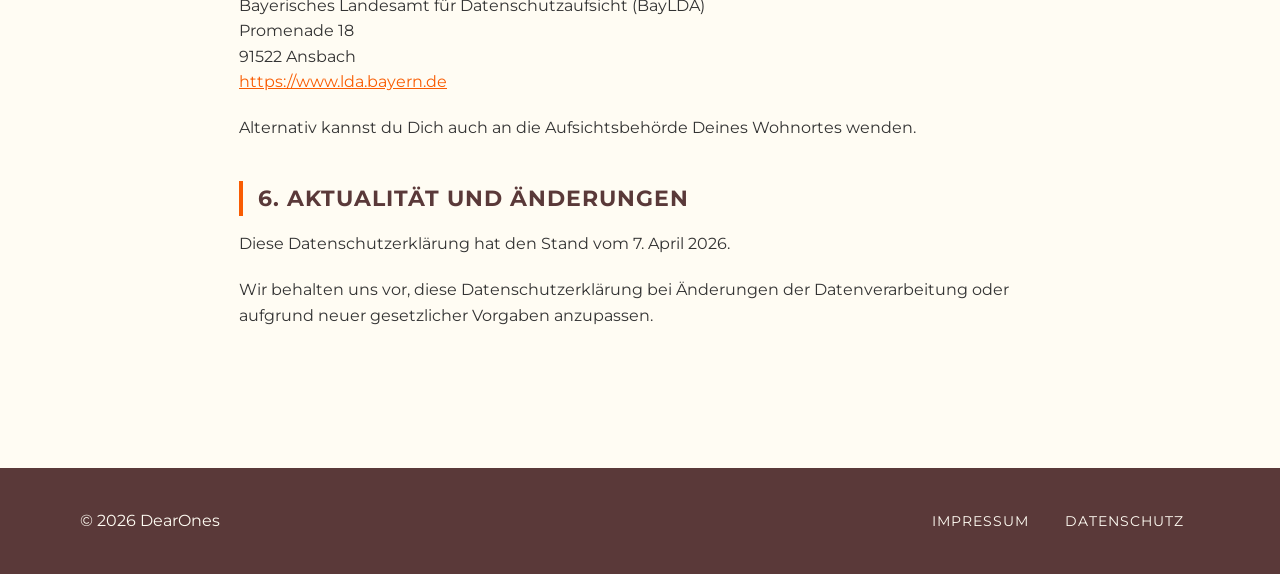
==== commit 3d23b8d0: "Update datenschutz.html" ====
--- a/pages/datenschutz.html
+++ b/pages/datenschutz.html
@@ -6,6 +6,7 @@
     <meta name="viewport" content="width=device-width, initial-scale=1.0">
     <title>Datenschutzerklaerung - DearOnes</title>
     <link rel="icon" href="../favicon.ico" type="image/x-icon">
+    <link rel="apple-touch-icon" sizes="180x180" href="../apple-touch-icon.png">
     <link rel="stylesheet" href="../css/styles_base.css">
     <link rel="stylesheet" href="../css/styles_unterseiten.css">
 </head>
@@ -45,7 +46,7 @@
             <h3>3. Datenerfassung auf dieser Website</h3>
 
             <h4>3.1 Hosting</h4>
-            <p>Diese Website wird bei dem externen Dienstleister Github Inc. gehostet. Die personenbezogenen
+            <p>Diese Website wird bei dem externen Dienstleister Github, Inc. gehostet. Die personenbezogenen
                 Daten, die auf dieser Website erfasst werden, werden auf den Servern des Hosters gespeichert.
             </p>
             <p class="extrabreit">
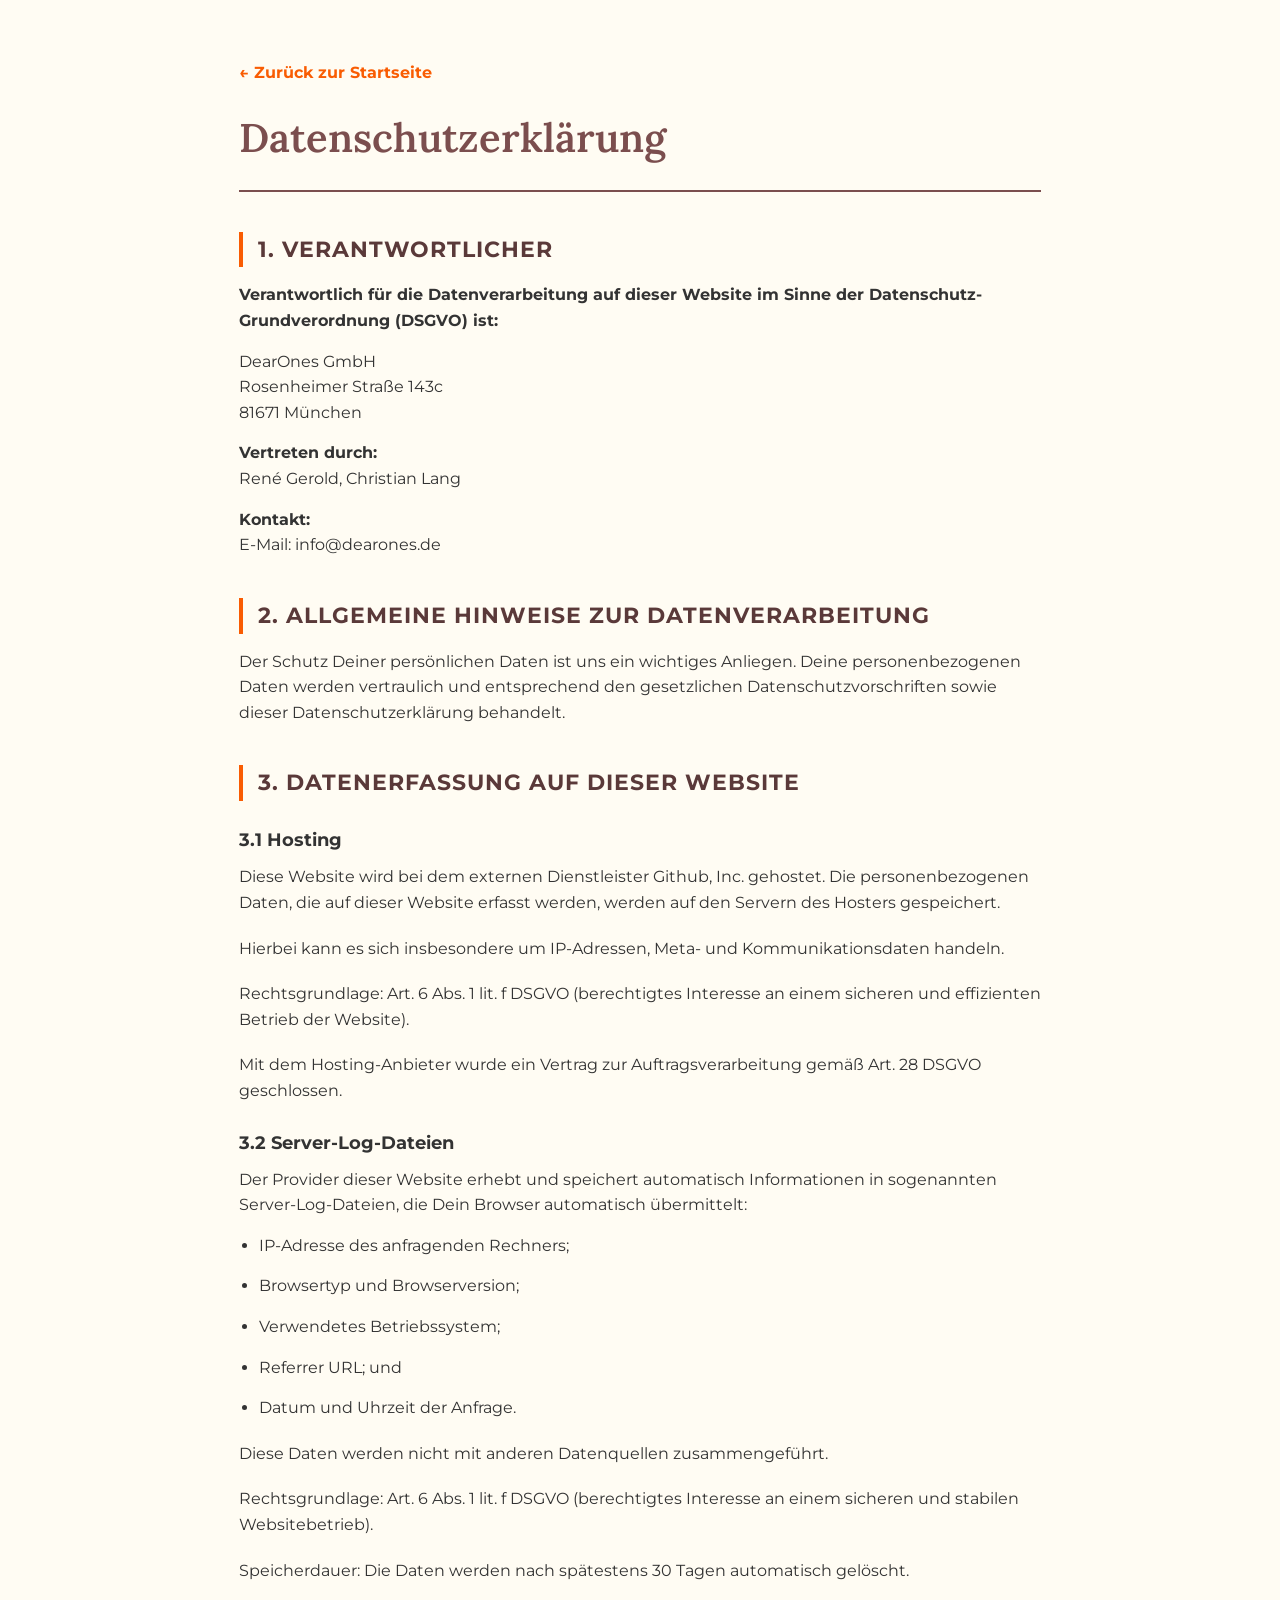
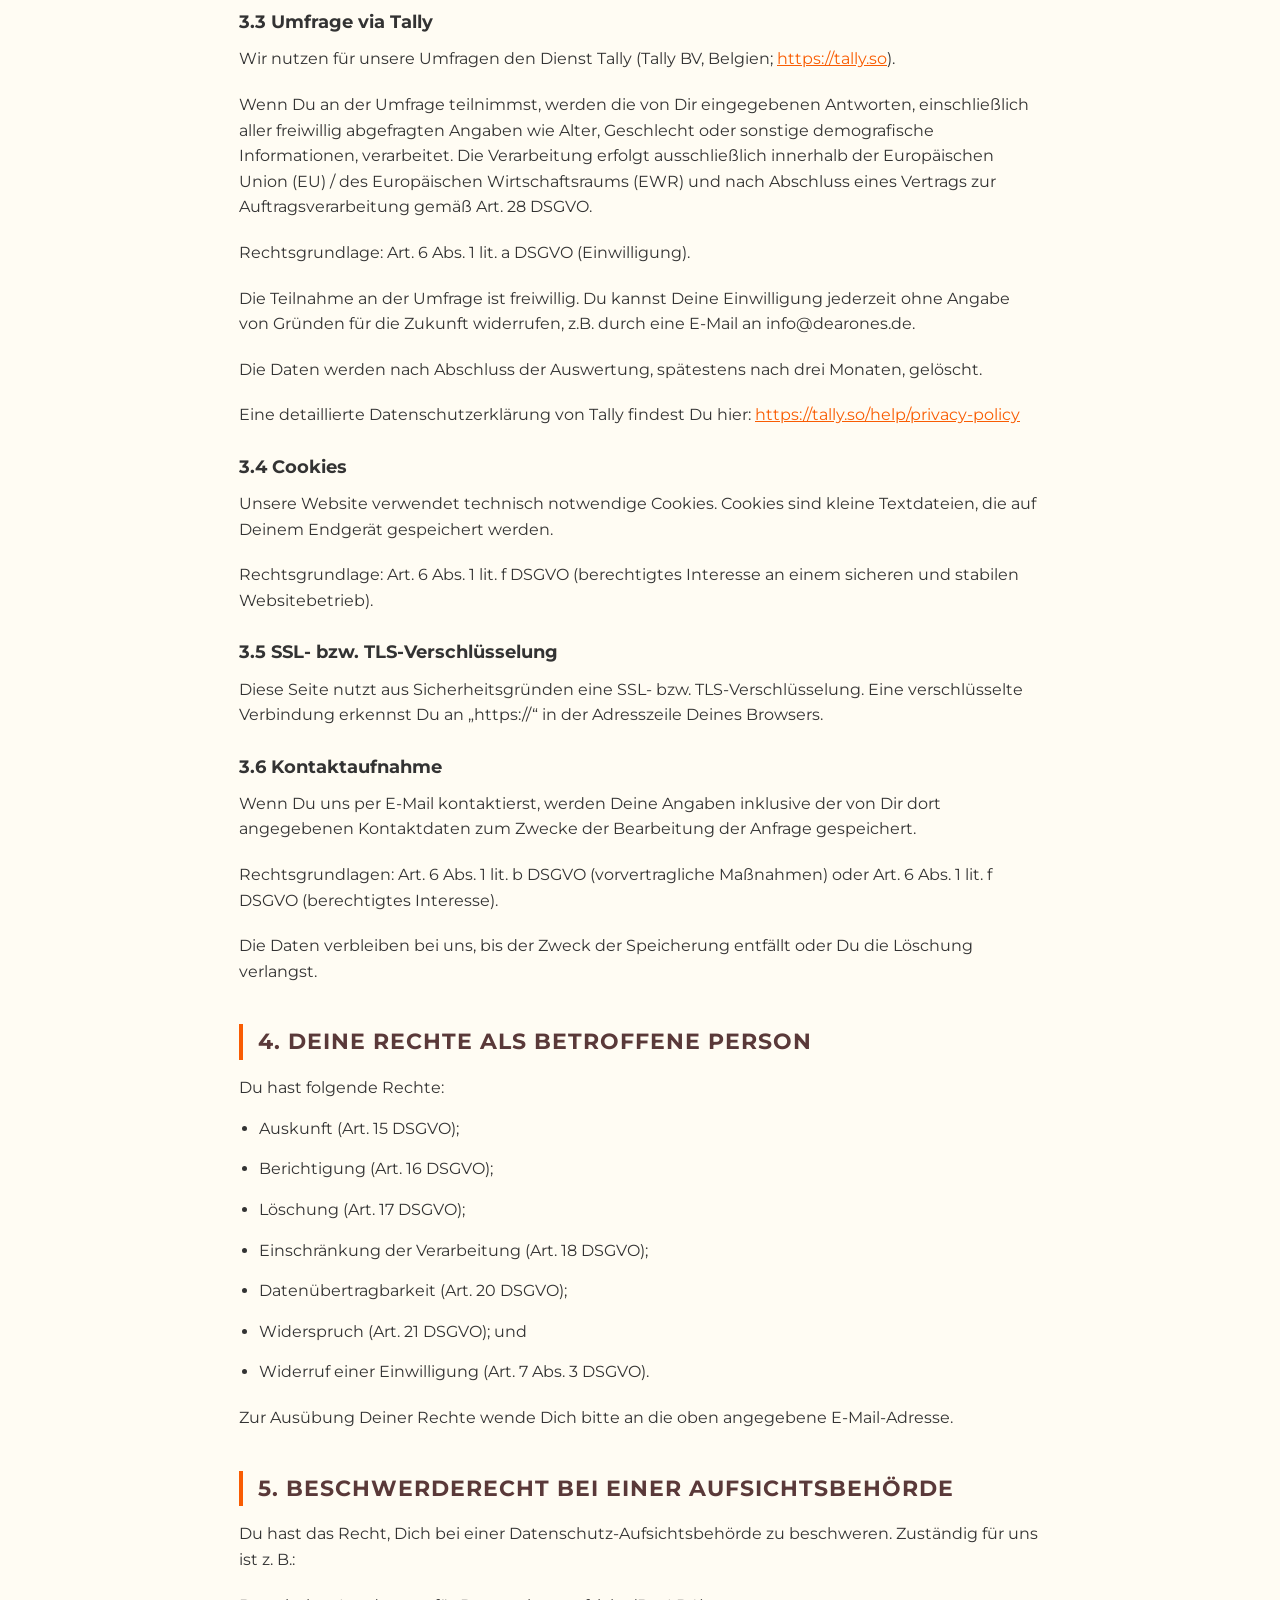
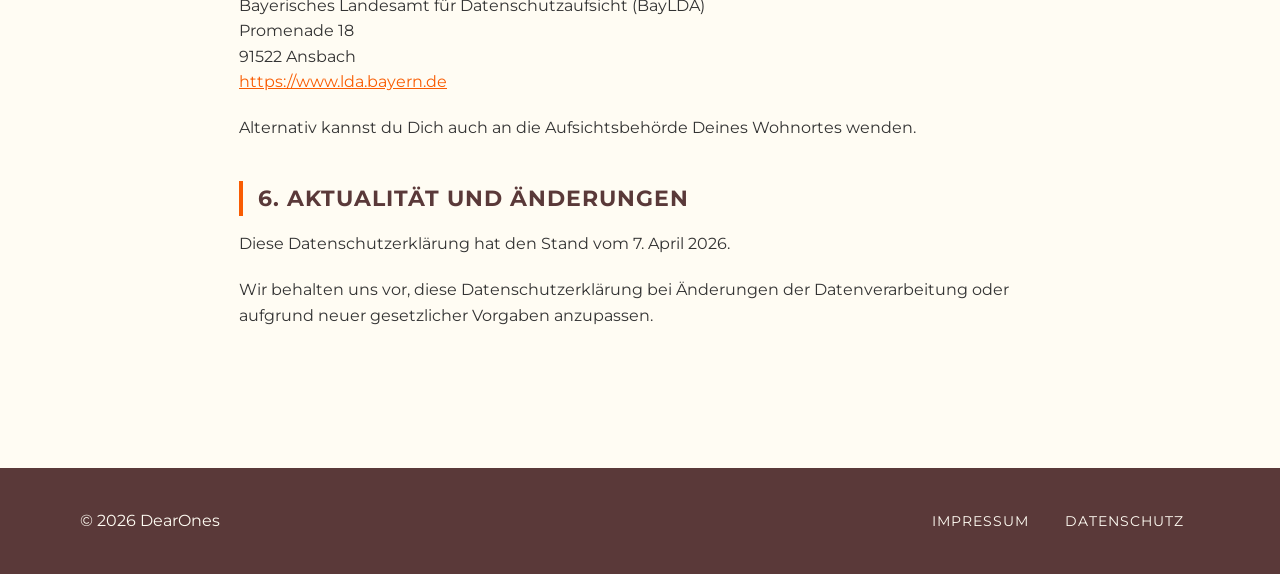
==== commit 251547d2: "Update des GmbH Eintrags" ====
--- a/pages/datenschutz.html
+++ b/pages/datenschutz.html
@@ -25,7 +25,7 @@
             <p><strong>Verantwortlich für die Datenverarbeitung auf dieser Website im Sinne der
                     Datenschutz-Grundverordnung (DSGVO) ist:</strong></p>
             <p>
-                DearOnes GmbH i. Gr.<br>
+                DearOnes GmbH<br>
                 Rosenheimer Straße 143c<br>
                 81671 München
             </p>
